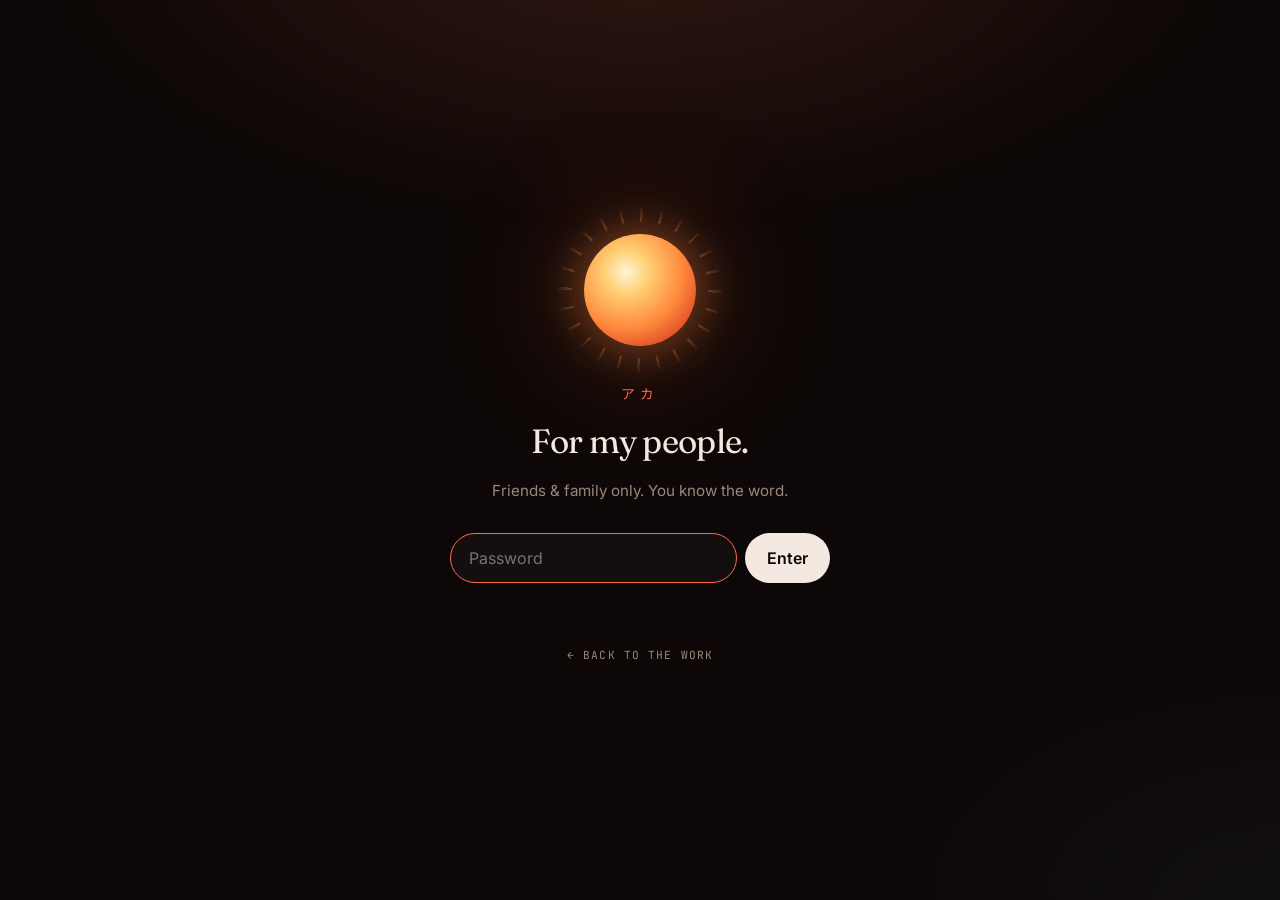
==== aka/index.html @ 2fec6353 "attridevv.com — portfolio Hand-built static work site with an encrypted private page.  Co-Authored-B" ====
<!DOCTYPE html>
<html lang="en">
<head>
<meta charset="UTF-8">
<meta name="viewport" content="width=device-width,initial-scale=1">
<meta name="robots" content="noindex,nofollow,noarchive">
<meta name="referrer" content="no-referrer">
<title>アカ</title>
<meta name="theme-color" content="#0d0807">
<link rel="icon" href="/favicon.svg" type="image/svg+xml">
<link rel="preconnect" href="https://fonts.googleapis.com">
<link rel="preconnect" href="https://fonts.gstatic.com" crossorigin>
<link href="https://fonts.googleapis.com/css2?family=Fraunces:ital,opsz,wght@0,9..144,400;0,9..144,600;1,9..144,400&family=Inter:wght@400;500;600&family=JetBrains+Mono:wght@400;500&family=Noto+Sans+JP:wght@500&display=swap" rel="stylesheet">
<style>
:root{
  --bg:#0d0807;--bg-2:#140c0a;--surface:#1a100d;--line:rgba(255,220,200,.09);--line-2:rgba(255,220,200,.16);
  --ink:#f4e9e1;--ink-2:#cdbdb2;--muted:#9a877c;
  --sun:#ff6a4d;--gold:#f4b860;--moon:#7aa7ff;
  --serif:'Fraunces',Georgia,serif;--sans:'Inter',system-ui,sans-serif;--mono:'JetBrains Mono',ui-monospace,monospace;--jp:'Noto Sans JP',sans-serif;
  color-scheme:dark;
}
*,*::before,*::after{box-sizing:border-box;margin:0;padding:0}
html{scroll-behavior:smooth;-webkit-text-size-adjust:100%}
body{background:var(--bg);color:var(--ink);font-family:var(--sans);line-height:1.65;-webkit-font-smoothing:antialiased;overflow-x:hidden}
a{color:inherit;text-decoration:none}
::selection{background:var(--sun);color:#1a0705}
:focus-visible{outline:2px solid var(--gold);outline-offset:3px;border-radius:6px}
body::before{content:"";position:fixed;inset:0;pointer-events:none;z-index:0;background:radial-gradient(80% 60% at 50% -10%,rgba(255,106,77,.16),transparent 60%),radial-gradient(60% 50% at 100% 100%,rgba(122,167,255,.05),transparent 60%)}

/* ---------- gate ---------- */
.gate{position:fixed;inset:0;z-index:10;display:grid;place-items:center;padding:24px;transition:opacity .7s,visibility .7s}
.gate.gone{opacity:0;visibility:hidden}
.gate-box{width:100%;max-width:380px;text-align:center}
.orb{width:112px;height:112px;margin:0 auto 36px;border-radius:50%;position:relative;
  background:radial-gradient(circle at 38% 34%,#fff4d6 0%,#ffcf73 22%,#ff8a3d 55%,#d8401f 85%,#8f1d0e 100%);
  box-shadow:0 0 40px 8px rgba(255,138,61,.35),0 0 120px 30px rgba(255,90,50,.18);animation:breathe 5s ease-in-out infinite}
.orb::after{content:"";position:absolute;inset:-26px;border-radius:50%;background:repeating-conic-gradient(from 0deg,rgba(255,170,90,.22) 0 2deg,transparent 2deg 15deg);mask:radial-gradient(circle,transparent 58%,#000 60%,transparent 74%);-webkit-mask:radial-gradient(circle,transparent 58%,#000 60%,transparent 74%);animation:spin 60s linear infinite}
@keyframes breathe{50%{box-shadow:0 0 54px 12px rgba(255,138,61,.45),0 0 150px 40px rgba(255,90,50,.22)}}
@keyframes spin{to{transform:rotate(360deg)}}
.gate .kana{font-family:var(--jp);letter-spacing:.4em;color:var(--sun);font-size:.85rem}
.gate h1{font-family:var(--serif);font-weight:400;font-size:2.1rem;letter-spacing:-.02em;margin:10px 0 8px}
.gate p{color:var(--muted);font-size:.95rem}
.gate form{margin-top:30px;display:flex;gap:8px}
.gate input{flex:1;min-width:0;height:50px;padding:0 18px;border-radius:999px;border:1px solid var(--line-2);background:rgba(255,255,255,.03);color:var(--ink);font:inherit;font-size:1rem;transition:border-color .2s}
.gate input:focus{outline:none;border-color:var(--sun)}
.gate button{height:50px;padding:0 22px;border-radius:999px;border:0;background:var(--ink);color:var(--bg);font:inherit;font-weight:600;cursor:pointer;transition:background .2s}
.gate button:hover{background:#fff}
.gate button:disabled{opacity:.6;cursor:wait}
.gate .msg{min-height:1.5em;margin-top:14px;font-size:.88rem;color:var(--sun)}
.gate .back{display:inline-block;margin-top:28px;font-family:var(--mono);font-size:.7rem;letter-spacing:.1em;text-transform:uppercase;color:var(--muted)}
.gate .back:hover{color:var(--ink)}
.shake{animation:shake .4s}
@keyframes shake{20%,60%{transform:translateX(-7px)}40%,80%{transform:translateX(7px)}}

/* ---------- content ---------- */
#vault{position:relative;z-index:1;max-width:1040px;margin:0 auto;padding:0 24px;opacity:0;transition:opacity .9s .2s}
#vault.on{opacity:1}
.lock{position:fixed;top:18px;right:18px;z-index:5;font-family:var(--mono);font-size:.68rem;letter-spacing:.1em;text-transform:uppercase;padding:8px 14px;border-radius:999px;border:1px solid var(--line-2);background:rgba(13,8,7,.7);backdrop-filter:blur(10px);color:var(--ink-2);cursor:pointer;display:none}
.lock:hover{color:var(--ink);border-color:var(--ink-2)}
body.open .lock{display:block}

.hero{min-height:100svh;display:flex;flex-direction:column;justify-content:center;padding:96px 0 64px}
.hero .sun{width:84px;height:84px;border-radius:50%;margin-bottom:40px;background:radial-gradient(circle at 38% 34%,#fff4d6,#ffcf73 22%,#ff8a3d 55%,#d8401f 85%,#8f1d0e);box-shadow:0 0 40px 6px rgba(255,138,61,.35)}
.kana{font-family:var(--jp);letter-spacing:.35em;color:var(--sun);font-size:.82rem}
.hero h1{font-family:var(--serif);font-weight:400;font-size:clamp(3rem,9vw,6.6rem);line-height:1;letter-spacing:-.035em;margin:16px 0 24px}
.lede{font-size:clamp(1.05rem,2vw,1.3rem);color:var(--ink-2);max-width:36rem}
.index{display:flex;flex-wrap:wrap;gap:8px;margin-top:48px}
.index a{display:inline-flex;align-items:center;gap:10px;padding:9px 16px 9px 10px;border:1px solid var(--line-2);border-radius:999px;font-size:.9rem;color:var(--ink-2);transition:border-color .2s,color .2s}
.index a:hover{border-color:var(--sun);color:var(--ink)}
.index b{display:grid;place-items:center;min-width:26px;height:26px;border-radius:50%;background:var(--surface);font-family:var(--mono);font-size:.72rem;font-weight:500;color:var(--gold)}

.block{padding:96px 0;border-top:1px solid var(--line)}
.block header{display:flex;justify-content:space-between;gap:16px;margin-bottom:40px}
.no{font-family:var(--mono);font-size:.72rem;letter-spacing:.12em;text-transform:uppercase;color:var(--gold)}
.pos{font-family:var(--mono);font-size:.72rem;letter-spacing:.12em;text-transform:uppercase;color:var(--muted)}
h2{font-family:var(--serif);font-weight:400;font-size:clamp(2rem,4.6vw,3.2rem);line-height:1.08;letter-spacing:-.025em;margin-bottom:28px}
h2 em{color:var(--sun);font-style:italic}
.grid-2{display:grid;grid-template-columns:1fr 1.2fr;gap:56px;align-items:start}
.prose p{font-size:1.12rem;color:var(--ink-2);margin-bottom:18px}
.small{font-size:.95rem!important;color:var(--muted)!important;margin-top:20px}
.label{display:inline-block;margin-right:10px;font-family:var(--mono);font-size:.68rem;letter-spacing:.12em;text-transform:uppercase;color:var(--gold)}
.muted{color:var(--ink-2);font-size:1.05rem}

.term{font-family:var(--serif);font-size:1.6rem;margin-bottom:22px}
.term span{font-family:var(--mono);font-size:.75rem;color:var(--muted);margin-left:10px;letter-spacing:.04em}
blockquote.big{font-family:var(--serif);font-size:clamp(1.5rem,3.4vw,2.35rem);line-height:1.35;letter-spacing:-.015em;color:var(--ink);max-width:52rem;padding-left:28px;border-left:2px solid var(--sun)}

.poems{display:grid;gap:12px}
.poem{border:1px solid var(--line);border-radius:16px;background:linear-gradient(180deg,var(--surface),var(--bg-2));overflow:hidden}
.poem summary{list-style:none;display:flex;justify-content:space-between;align-items:center;gap:16px;padding:24px 28px;cursor:pointer}
.poem summary::-webkit-details-marker{display:none}
.pt{font-family:var(--serif);font-size:1.5rem;letter-spacing:-.01em}
.pm{font-family:var(--serif);font-style:italic;color:var(--muted);font-size:1.1rem;transition:color .2s}
.poem[open] .pm{color:var(--sun)}
.poem summary:hover .pt{color:#fff}
.verse{white-space:pre-line;font-family:var(--serif);font-size:1.12rem;line-height:1.85;color:var(--ink-2);padding:0 28px 28px;max-width:40rem;margin-left:clamp(0px,6vw,64px)}
.sign{font-family:var(--serif);font-style:italic;color:var(--sun);padding:0 28px 28px;margin-left:clamp(0px,6vw,64px)}

.serif-q{font-family:var(--serif);font-style:italic;font-size:1.3rem;line-height:1.55;color:var(--ink);padding:28px;border-radius:16px;background:var(--surface);border:1px solid var(--line)}
.art{margin-top:64px;padding:40px;border-radius:20px;border:1px solid var(--line);background:radial-gradient(100% 120% at 0% 0%,rgba(255,106,77,.1),transparent 60%)}
.art blockquote{font-family:var(--serif);font-size:clamp(1.25rem,2.6vw,1.75rem);line-height:1.4;margin:16px 0 14px;max-width:46rem}
.art cite{font-style:normal;color:var(--muted);font-size:.92rem}

.cards-3{display:grid;grid-template-columns:repeat(3,1fr);gap:14px}
.card{padding:28px;border-radius:16px;border:1px solid var(--line);background:var(--surface)}
.card ul{list-style:none;margin-top:16px;display:grid;gap:10px}
.checks li{display:flex;align-items:center;gap:12px}
.checks li::before{content:"";flex:none;width:18px;height:18px;border-radius:5px;border:1.5px solid var(--line-2)}
.checks li.ok::before{background:var(--sun) url("data:image/svg+xml,%3Csvg xmlns='http://www.w3.org/2000/svg' viewBox='0 0 16 16'%3E%3Cpath d='M3.5 8.5l3 3 6-7' fill='none' stroke='%231a0705' stroke-width='2.2' stroke-linecap='round' stroke-linejoin='round'/%3E%3C/svg%3E") center/14px no-repeat;border-color:var(--sun)}
.checks li.todo{color:var(--muted)}
.checks li.todo::after{content:"next";margin-left:auto;font-family:var(--mono);font-size:.62rem;letter-spacing:.12em;text-transform:uppercase;color:var(--gold);border:1px solid rgba(244,184,96,.3);border-radius:999px;padding:2px 8px}
.plain li{color:var(--ink-2);padding-bottom:10px;border-bottom:1px dashed var(--line)}
.plain li:last-child{border-bottom:0;padding-bottom:0}
.pair{display:grid;grid-template-columns:1fr 1fr;gap:14px;margin-top:14px}
.pair>div{padding:28px;border-radius:16px;border:1px solid var(--line)}
.pair p{font-family:var(--serif);font-size:1.25rem;line-height:1.45;margin-top:12px}

.people{display:grid;grid-template-columns:repeat(3,1fr);gap:1px;background:var(--line);border:1px solid var(--line);border-radius:18px;overflow:hidden}
.person{background:var(--bg);padding:28px;display:flex;flex-direction:column;gap:8px;transition:background .3s}
.person:hover{background:var(--surface)}
.person b{font-family:var(--serif);font-weight:400;font-size:1.35rem;letter-spacing:-.01em}
.person span{color:var(--ink-2);font-size:.95rem}
.person i{display:block;margin-top:4px;font-style:normal;font-family:var(--mono);font-size:.68rem;letter-spacing:.1em;text-transform:uppercase;color:var(--muted)}

.outro{padding:120px 0 96px;border-top:1px solid var(--line);text-align:center}
.outro p{font-family:var(--serif);font-size:clamp(2rem,5vw,3.4rem);letter-spacing:-.025em}
.outro-links{display:flex;justify-content:center;flex-wrap:wrap;gap:12px;margin-top:32px}
.outro-links a{padding:12px 22px;border-radius:999px;border:1px solid var(--line-2);font-size:.92rem;color:var(--ink-2);transition:color .2s,border-color .2s}
.outro-links a:hover{color:var(--ink);border-color:var(--ink-2)}

@media (max-width:820px){
  .grid-2{grid-template-columns:1fr;gap:28px}
  .cards-3,.people{grid-template-columns:1fr}
  .pair{grid-template-columns:1fr}
}
@media (max-width:640px){
  #vault{padding:0 16px}
  .block{padding:72px 0}
  .block header{flex-direction:column;gap:4px;margin-bottom:28px}
  .poem summary{padding:20px}
  .verse,.sign{padding-left:20px;padding-right:20px;margin-left:0;font-size:1.05rem}
  .art{padding:26px}
  blockquote.big{padding-left:18px}
}
@media (prefers-reduced-motion:reduce){
  html{scroll-behavior:auto}
  *,*::before,*::after{animation:none!important;transition:none!important}
}
</style>
</head>
<body>
<div class="gate" id="gate">
  <div class="gate-box" id="box">
    <div class="orb" aria-hidden="true"></div>
    <p class="kana">アカ</p>
    <h1>For my people.</h1>
    <p>Friends &amp; family only. You know the word.</p>
    <form id="f" autocomplete="off">
      <label for="pw" style="position:absolute;width:1px;height:1px;overflow:hidden;clip:rect(0 0 0 0)">Password</label>
      <input id="pw" type="password" placeholder="Password" autocomplete="current-password" required autofocus>
      <button id="go" type="submit">Enter</button>
    </form>
    <p class="msg" id="msg" role="status" aria-live="polite"></p>
    <noscript><p class="msg">This page needs JavaScript to unlock.</p></noscript>
    <a class="back" href="/">← back to the work</a>
  </div>
</div>

<button class="lock" id="lock" type="button">Lock ⏻</button>
<main id="vault"></main>

<script src="/aka/vault.js"></script>
<script>
(function(){
  var KEY='aka-pass',V=window.VAULT;
  var gate=document.getElementById('gate'),box=document.getElementById('box'),f=document.getElementById('f'),
      pw=document.getElementById('pw'),go=document.getElementById('go'),msg=document.getElementById('msg'),
      vault=document.getElementById('vault');
  function ub(s){var b=atob(s),u=new Uint8Array(b.length);for(var i=0;i<b.length;i++)u[i]=b.charCodeAt(i);return u}
  async function unseal(pass){
    var enc=new TextEncoder();
    var base=await crypto.subtle.importKey('raw',enc.encode(pass.normalize('NFC')),'PBKDF2',false,['deriveKey']);
    var key=await crypto.subtle.deriveKey({name:'PBKDF2',salt:ub(V.salt),iterations:V.iter,hash:'SHA-256'},base,{name:'AES-GCM',length:256},false,['decrypt']);
    var pt=await crypto.subtle.decrypt({name:'AES-GCM',iv:ub(V.iv)},key,ub(V.ct));
    return new TextDecoder().decode(pt);
  }
  function show(html){
    vault.innerHTML=html;
    document.title='Dev — アカ';
    document.body.classList.add('open');
    gate.classList.add('gone');
    requestAnimationFrame(function(){vault.classList.add('on')});
  }
  async function attempt(pass,silent){
    if(!V||!window.crypto||!crypto.subtle){msg.textContent='This browser can’t unlock the page.';return}
    go.disabled=true;if(!silent)msg.textContent='Opening…';
    try{
      var html=await unseal(pass);
      try{sessionStorage.setItem(KEY,pass)}catch(e){}
      msg.textContent='';show(html);
    }catch(e){
      try{sessionStorage.removeItem(KEY)}catch(_){}
      if(!silent){msg.textContent='Not quite. Try again.';box.classList.remove('shake');void box.offsetWidth;box.classList.add('shake');pw.select()}
    }finally{go.disabled=false}
  }
  f.addEventListener('submit',function(e){e.preventDefault();if(pw.value)attempt(pw.value,false)});
  document.getElementById('lock').addEventListener('click',function(){
    try{sessionStorage.removeItem(KEY)}catch(e){}
    location.reload();
  });
  var saved=null;try{saved=sessionStorage.getItem(KEY)}catch(e){}
  if(saved)attempt(saved,true);
})();
</script>
</body>
</html>
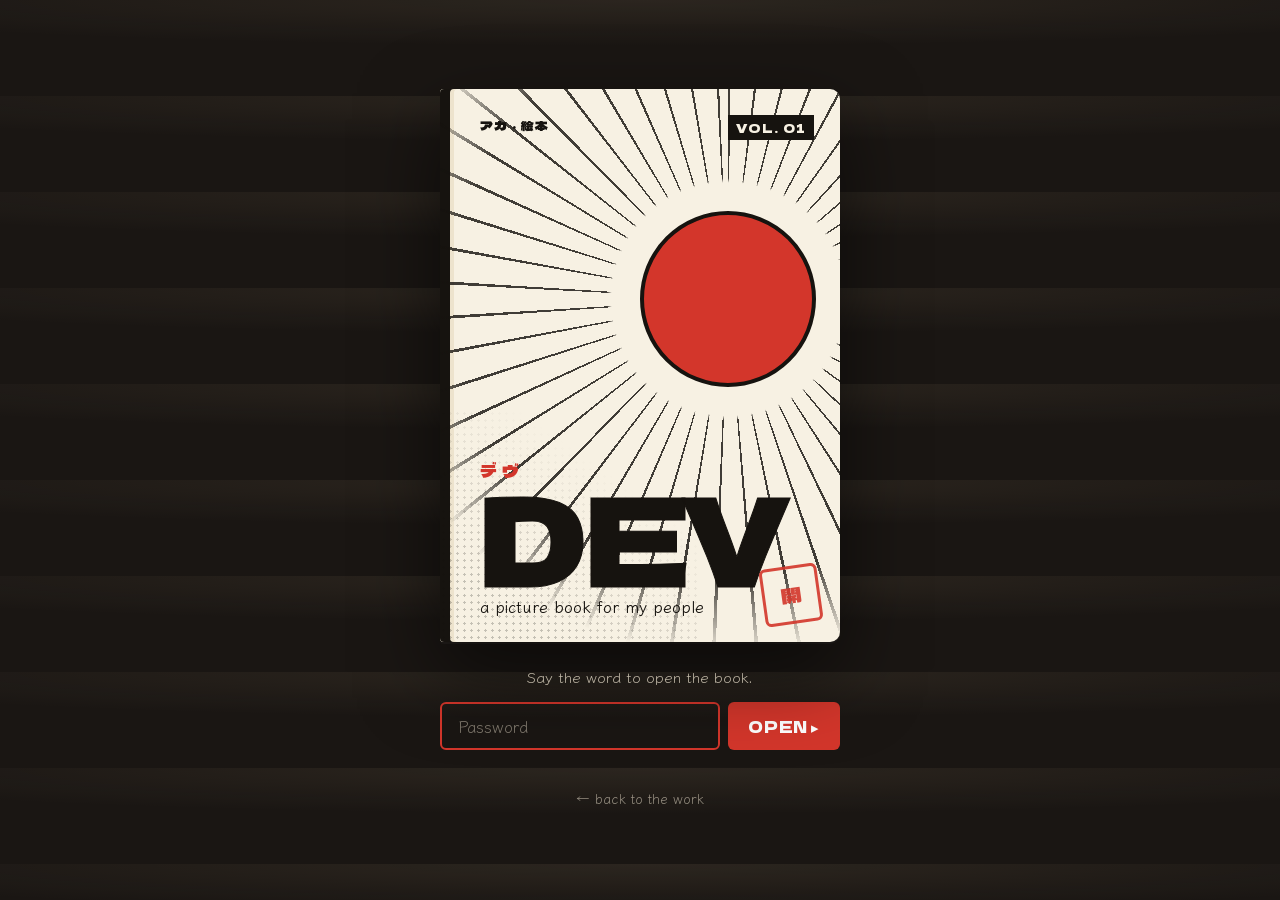
==== commit 163a2dcc: "feat: personal page reimagined as a manga picture book Cover-style unlock screen, illustrated pages:" ====
--- a/aka/index.html
+++ b/aka/index.html
@@ -5,168 +5,252 @@
 <meta name="viewport" content="width=device-width,initial-scale=1">
 <meta name="robots" content="noindex,nofollow,noarchive">
 <meta name="referrer" content="no-referrer">
-<title>アカ</title>
-<meta name="theme-color" content="#0d0807">
+<title>DEV · Vol. 01</title>
+<meta name="theme-color" content="#1a1613">
 <link rel="icon" href="/favicon.svg" type="image/svg+xml">
 <link rel="preconnect" href="https://fonts.googleapis.com">
 <link rel="preconnect" href="https://fonts.gstatic.com" crossorigin>
-<link href="https://fonts.googleapis.com/css2?family=Fraunces:ital,opsz,wght@0,9..144,400;0,9..144,600;1,9..144,400&family=Inter:wght@400;500;600&family=JetBrains+Mono:wght@400;500&family=Noto+Sans+JP:wght@500&display=swap" rel="stylesheet">
+<link href="https://fonts.googleapis.com/css2?family=Dela+Gothic+One&family=Klee+One:wght@400;600&family=Shippori+Mincho:wght@400;600&display=swap" rel="stylesheet">
 <style>
 :root{
-  --bg:#0d0807;--bg-2:#140c0a;--surface:#1a100d;--line:rgba(255,220,200,.09);--line-2:rgba(255,220,200,.16);
-  --ink:#f4e9e1;--ink-2:#cdbdb2;--muted:#9a877c;
-  --sun:#ff6a4d;--gold:#f4b860;--moon:#7aa7ff;
-  --serif:'Fraunces',Georgia,serif;--sans:'Inter',system-ui,sans-serif;--mono:'JetBrains Mono',ui-monospace,monospace;--jp:'Noto Sans JP',sans-serif;
-  color-scheme:dark;
+  --desk:#1a1613;--paper:#f7f1e3;--paper-2:#ede3cd;--ink:#16130f;--ink-2:#3b342c;--muted:#7d7163;
+  --red:#d3362b;--blue:#2f63d6;
+  --display:'Dela Gothic One',Impact,sans-serif;--hand:'Klee One',ui-rounded,system-ui,sans-serif;--serif:'Shippori Mincho',Georgia,serif;
+  --tone:radial-gradient(var(--ink) 1.05px,transparent 1.35px);
+  color-scheme:light;
 }
 *,*::before,*::after{box-sizing:border-box;margin:0;padding:0}
 html{scroll-behavior:smooth;-webkit-text-size-adjust:100%}
-body{background:var(--bg);color:var(--ink);font-family:var(--sans);line-height:1.65;-webkit-font-smoothing:antialiased;overflow-x:hidden}
-a{color:inherit;text-decoration:none}
-::selection{background:var(--sun);color:#1a0705}
-:focus-visible{outline:2px solid var(--gold);outline-offset:3px;border-radius:6px}
-body::before{content:"";position:fixed;inset:0;pointer-events:none;z-index:0;background:radial-gradient(80% 60% at 50% -10%,rgba(255,106,77,.16),transparent 60%),radial-gradient(60% 50% at 100% 100%,rgba(122,167,255,.05),transparent 60%)}
-
-/* ---------- gate ---------- */
-.gate{position:fixed;inset:0;z-index:10;display:grid;place-items:center;padding:24px;transition:opacity .7s,visibility .7s}
-.gate.gone{opacity:0;visibility:hidden}
-.gate-box{width:100%;max-width:380px;text-align:center}
-.orb{width:112px;height:112px;margin:0 auto 36px;border-radius:50%;position:relative;
-  background:radial-gradient(circle at 38% 34%,#fff4d6 0%,#ffcf73 22%,#ff8a3d 55%,#d8401f 85%,#8f1d0e 100%);
-  box-shadow:0 0 40px 8px rgba(255,138,61,.35),0 0 120px 30px rgba(255,90,50,.18);animation:breathe 5s ease-in-out infinite}
-.orb::after{content:"";position:absolute;inset:-26px;border-radius:50%;background:repeating-conic-gradient(from 0deg,rgba(255,170,90,.22) 0 2deg,transparent 2deg 15deg);mask:radial-gradient(circle,transparent 58%,#000 60%,transparent 74%);-webkit-mask:radial-gradient(circle,transparent 58%,#000 60%,transparent 74%);animation:spin 60s linear infinite}
-@keyframes breathe{50%{box-shadow:0 0 54px 12px rgba(255,138,61,.45),0 0 150px 40px rgba(255,90,50,.22)}}
-@keyframes spin{to{transform:rotate(360deg)}}
-.gate .kana{font-family:var(--jp);letter-spacing:.4em;color:var(--sun);font-size:.85rem}
-.gate h1{font-family:var(--serif);font-weight:400;font-size:2.1rem;letter-spacing:-.02em;margin:10px 0 8px}
-.gate p{color:var(--muted);font-size:.95rem}
-.gate form{margin-top:30px;display:flex;gap:8px}
-.gate input{flex:1;min-width:0;height:50px;padding:0 18px;border-radius:999px;border:1px solid var(--line-2);background:rgba(255,255,255,.03);color:var(--ink);font:inherit;font-size:1rem;transition:border-color .2s}
-.gate input:focus{outline:none;border-color:var(--sun)}
-.gate button{height:50px;padding:0 22px;border-radius:999px;border:0;background:var(--ink);color:var(--bg);font:inherit;font-weight:600;cursor:pointer;transition:background .2s}
-.gate button:hover{background:#fff}
-.gate button:disabled{opacity:.6;cursor:wait}
-.gate .msg{min-height:1.5em;margin-top:14px;font-size:.88rem;color:var(--sun)}
-.gate .back{display:inline-block;margin-top:28px;font-family:var(--mono);font-size:.7rem;letter-spacing:.1em;text-transform:uppercase;color:var(--muted)}
-.gate .back:hover{color:var(--ink)}
+body{background:var(--desk);color:var(--ink);font-family:var(--hand);line-height:1.7;-webkit-font-smoothing:antialiased;overflow-x:hidden;
+  background-image:radial-gradient(120% 80% at 50% 0%,rgba(255,220,170,.08),transparent 60%)}
+a{color:inherit}
+:focus-visible{outline:3px solid var(--red);outline-offset:3px}
+.sr{position:absolute;width:1px;height:1px;overflow:hidden;clip:rect(0 0 0 0);white-space:nowrap}
+
+/* ================= COVER (gate) ================= */
+.gate{position:fixed;inset:0;z-index:10;display:grid;place-items:center;padding:20px;perspective:1800px;transition:visibility 0s 1.1s}
+.gate.gone{visibility:hidden;pointer-events:none}
+.cover{position:relative;width:min(400px,100%);aspect-ratio:3/4.15;background:var(--paper);color:var(--ink);border-radius:4px 10px 10px 4px;
+  box-shadow:inset 10px 0 0 var(--ink),inset 14px 0 0 var(--paper-2),0 30px 80px rgba(0,0,0,.55),0 2px 0 rgba(255,255,255,.04);
+  transform-origin:left center;transition:transform 1.1s cubic-bezier(.6,0,.2,1),opacity .4s .8s;overflow:hidden;display:flex;flex-direction:column;padding:26px 26px 22px 40px}
+.gate.gone .cover{transform:rotateY(-105deg);opacity:0}
+.cover::before{content:"";position:absolute;inset:0;background:repeating-conic-gradient(from 0deg at 72% 38%,rgba(22,19,15,.9) 0 .6deg,transparent .6deg 7deg);
+  -webkit-mask:radial-gradient(circle at 72% 38%,transparent 26%,#000 27%,#000 62%,transparent 80%);mask:radial-gradient(circle at 72% 38%,transparent 26%,#000 27%,#000 62%,transparent 80%);opacity:.9}
+.cover .sun{position:absolute;left:72%;top:38%;width:44%;aspect-ratio:1;transform:translate(-50%,-50%);border-radius:50%;background:var(--red);border:4px solid var(--ink)}
+.cover .vol{position:relative;display:flex;justify-content:space-between;font-family:var(--display);font-size:.8rem;letter-spacing:.08em}
+.cover .vol span:last-child{background:var(--ink);color:var(--paper);padding:2px 8px}
+.cover .ttl{position:relative;margin-top:auto}
+.cover .kana{font-family:var(--display);font-size:1.05rem;color:var(--red);letter-spacing:.3em}
+.cover h1{font-family:var(--display);font-weight:400;font-size:clamp(5rem,26vw,7.6rem);line-height:.82;letter-spacing:-.02em;-webkit-text-stroke:1px var(--ink)}
+.cover .sub{font-family:var(--hand);font-weight:600;font-size:1rem;margin-top:8px}
+.cover .tone-corner{position:absolute;left:0;bottom:0;width:65%;height:42%;background-image:var(--tone);background-size:7px 7px;opacity:.22;
+  -webkit-mask:linear-gradient(35deg,#000 20%,transparent 70%);mask:linear-gradient(35deg,#000 20%,transparent 70%)}
+.cover .stamp{position:absolute;right:20px;bottom:18px;width:58px;height:58px;border:3px solid var(--red);color:var(--red);border-radius:6px;display:grid;place-items:center;
+  font-family:var(--display);font-size:1.3rem;line-height:1;transform:rotate(-8deg);opacity:.9}
+.gate .unlock{position:absolute;bottom:max(24px,env(safe-area-inset-bottom));left:50%;transform:translateX(-50%);width:min(400px,calc(100% - 40px));text-align:center;transition:opacity .4s}
+.gate.gone .unlock{opacity:0}
+.gate-wrap{display:flex;flex-direction:column;align-items:center;gap:22px;width:100%}
+.unlock-box{width:min(400px,100%);color:#e9dfcc;text-align:center}
+.unlock-box p{font-size:.95rem;opacity:.8}
+.unlock-box form{display:flex;gap:8px;margin-top:12px}
+.unlock-box input{flex:1;min-width:0;height:48px;padding:0 16px;border:2px solid #e9dfcc;border-radius:6px;background:transparent;color:#fff;font:inherit;font-size:1rem}
+.unlock-box input::placeholder{color:rgba(233,223,204,.5)}
+.unlock-box input:focus{outline:none;border-color:var(--red)}
+.unlock-box button{height:48px;padding:0 20px;border:0;border-radius:6px;background:var(--red);color:#fff;font-family:var(--display);font-size:.95rem;letter-spacing:.04em;cursor:pointer}
+.unlock-box button:disabled{opacity:.6;cursor:wait}
+.msg{min-height:1.4em;margin-top:10px;font-size:.9rem;color:#ff8a7a}
+.back{display:inline-block;margin-top:6px;font-size:.85rem;color:rgba(233,223,204,.6);text-decoration:none}
+.back:hover{color:#fff}
+.gate.gone .unlock-box{opacity:0;transition:opacity .3s}
 .shake{animation:shake .4s}
 @keyframes shake{20%,60%{transform:translateX(-7px)}40%,80%{transform:translateX(7px)}}
 
-/* ---------- content ---------- */
-#vault{position:relative;z-index:1;max-width:1040px;margin:0 auto;padding:0 24px;opacity:0;transition:opacity .9s .2s}
-#vault.on{opacity:1}
-.lock{position:fixed;top:18px;right:18px;z-index:5;font-family:var(--mono);font-size:.68rem;letter-spacing:.1em;text-transform:uppercase;padding:8px 14px;border-radius:999px;border:1px solid var(--line-2);background:rgba(13,8,7,.7);backdrop-filter:blur(10px);color:var(--ink-2);cursor:pointer;display:none}
-.lock:hover{color:var(--ink);border-color:var(--ink-2)}
+/* ================= BOOK ================= */
+#vault{position:relative;max-width:820px;margin:0 auto;padding:56px 20px 40px}
+.lock{position:fixed;top:14px;right:14px;z-index:5;display:none;font-family:var(--display);font-size:.72rem;letter-spacing:.06em;padding:8px 12px;border:2px solid var(--paper);border-radius:6px;background:var(--desk);color:var(--paper);cursor:pointer}
+.lock:hover{background:var(--red);border-color:var(--red)}
 body.open .lock{display:block}
 
-.hero{min-height:100svh;display:flex;flex-direction:column;justify-content:center;padding:96px 0 64px}
-.hero .sun{width:84px;height:84px;border-radius:50%;margin-bottom:40px;background:radial-gradient(circle at 38% 34%,#fff4d6,#ffcf73 22%,#ff8a3d 55%,#d8401f 85%,#8f1d0e);box-shadow:0 0 40px 6px rgba(255,138,61,.35)}
-.kana{font-family:var(--jp);letter-spacing:.35em;color:var(--sun);font-size:.82rem}
-.hero h1{font-family:var(--serif);font-weight:400;font-size:clamp(3rem,9vw,6.6rem);line-height:1;letter-spacing:-.035em;margin:16px 0 24px}
-.lede{font-size:clamp(1.05rem,2vw,1.3rem);color:var(--ink-2);max-width:36rem}
-.index{display:flex;flex-wrap:wrap;gap:8px;margin-top:48px}
-.index a{display:inline-flex;align-items:center;gap:10px;padding:9px 16px 9px 10px;border:1px solid var(--line-2);border-radius:999px;font-size:.9rem;color:var(--ink-2);transition:border-color .2s,color .2s}
-.index a:hover{border-color:var(--sun);color:var(--ink)}
-.index b{display:grid;place-items:center;min-width:26px;height:26px;border-radius:50%;background:var(--surface);font-family:var(--mono);font-size:.72rem;font-weight:500;color:var(--gold)}
-
-.block{padding:96px 0;border-top:1px solid var(--line)}
-.block header{display:flex;justify-content:space-between;gap:16px;margin-bottom:40px}
-.no{font-family:var(--mono);font-size:.72rem;letter-spacing:.12em;text-transform:uppercase;color:var(--gold)}
-.pos{font-family:var(--mono);font-size:.72rem;letter-spacing:.12em;text-transform:uppercase;color:var(--muted)}
-h2{font-family:var(--serif);font-weight:400;font-size:clamp(2rem,4.6vw,3.2rem);line-height:1.08;letter-spacing:-.025em;margin-bottom:28px}
-h2 em{color:var(--sun);font-style:italic}
-.grid-2{display:grid;grid-template-columns:1fr 1.2fr;gap:56px;align-items:start}
-.prose p{font-size:1.12rem;color:var(--ink-2);margin-bottom:18px}
-.small{font-size:.95rem!important;color:var(--muted)!important;margin-top:20px}
-.label{display:inline-block;margin-right:10px;font-family:var(--mono);font-size:.68rem;letter-spacing:.12em;text-transform:uppercase;color:var(--gold)}
-.muted{color:var(--ink-2);font-size:1.05rem}
-
-.term{font-family:var(--serif);font-size:1.6rem;margin-bottom:22px}
-.term span{font-family:var(--mono);font-size:.75rem;color:var(--muted);margin-left:10px;letter-spacing:.04em}
-blockquote.big{font-family:var(--serif);font-size:clamp(1.5rem,3.4vw,2.35rem);line-height:1.35;letter-spacing:-.015em;color:var(--ink);max-width:52rem;padding-left:28px;border-left:2px solid var(--sun)}
-
-.poems{display:grid;gap:12px}
-.poem{border:1px solid var(--line);border-radius:16px;background:linear-gradient(180deg,var(--surface),var(--bg-2));overflow:hidden}
-.poem summary{list-style:none;display:flex;justify-content:space-between;align-items:center;gap:16px;padding:24px 28px;cursor:pointer}
-.poem summary::-webkit-details-marker{display:none}
-.pt{font-family:var(--serif);font-size:1.5rem;letter-spacing:-.01em}
-.pm{font-family:var(--serif);font-style:italic;color:var(--muted);font-size:1.1rem;transition:color .2s}
-.poem[open] .pm{color:var(--sun)}
-.poem summary:hover .pt{color:#fff}
-.verse{white-space:pre-line;font-family:var(--serif);font-size:1.12rem;line-height:1.85;color:var(--ink-2);padding:0 28px 28px;max-width:40rem;margin-left:clamp(0px,6vw,64px)}
-.sign{font-family:var(--serif);font-style:italic;color:var(--sun);padding:0 28px 28px;margin-left:clamp(0px,6vw,64px)}
-
-.serif-q{font-family:var(--serif);font-style:italic;font-size:1.3rem;line-height:1.55;color:var(--ink);padding:28px;border-radius:16px;background:var(--surface);border:1px solid var(--line)}
-.art{margin-top:64px;padding:40px;border-radius:20px;border:1px solid var(--line);background:radial-gradient(100% 120% at 0% 0%,rgba(255,106,77,.1),transparent 60%)}
-.art blockquote{font-family:var(--serif);font-size:clamp(1.25rem,2.6vw,1.75rem);line-height:1.4;margin:16px 0 14px;max-width:46rem}
-.art cite{font-style:normal;color:var(--muted);font-size:.92rem}
-
-.cards-3{display:grid;grid-template-columns:repeat(3,1fr);gap:14px}
-.card{padding:28px;border-radius:16px;border:1px solid var(--line);background:var(--surface)}
-.card ul{list-style:none;margin-top:16px;display:grid;gap:10px}
-.checks li{display:flex;align-items:center;gap:12px}
-.checks li::before{content:"";flex:none;width:18px;height:18px;border-radius:5px;border:1.5px solid var(--line-2)}
-.checks li.ok::before{background:var(--sun) url("data:image/svg+xml,%3Csvg xmlns='http://www.w3.org/2000/svg' viewBox='0 0 16 16'%3E%3Cpath d='M3.5 8.5l3 3 6-7' fill='none' stroke='%231a0705' stroke-width='2.2' stroke-linecap='round' stroke-linejoin='round'/%3E%3C/svg%3E") center/14px no-repeat;border-color:var(--sun)}
-.checks li.todo{color:var(--muted)}
-.checks li.todo::after{content:"next";margin-left:auto;font-family:var(--mono);font-size:.62rem;letter-spacing:.12em;text-transform:uppercase;color:var(--gold);border:1px solid rgba(244,184,96,.3);border-radius:999px;padding:2px 8px}
-.plain li{color:var(--ink-2);padding-bottom:10px;border-bottom:1px dashed var(--line)}
-.plain li:last-child{border-bottom:0;padding-bottom:0}
-.pair{display:grid;grid-template-columns:1fr 1fr;gap:14px;margin-top:14px}
-.pair>div{padding:28px;border-radius:16px;border:1px solid var(--line)}
-.pair p{font-family:var(--serif);font-size:1.25rem;line-height:1.45;margin-top:12px}
-
-.people{display:grid;grid-template-columns:repeat(3,1fr);gap:1px;background:var(--line);border:1px solid var(--line);border-radius:18px;overflow:hidden}
-.person{background:var(--bg);padding:28px;display:flex;flex-direction:column;gap:8px;transition:background .3s}
-.person:hover{background:var(--surface)}
-.person b{font-family:var(--serif);font-weight:400;font-size:1.35rem;letter-spacing:-.01em}
-.person span{color:var(--ink-2);font-size:.95rem}
-.person i{display:block;margin-top:4px;font-style:normal;font-family:var(--mono);font-size:.68rem;letter-spacing:.1em;text-transform:uppercase;color:var(--muted)}
-
-.outro{padding:120px 0 96px;border-top:1px solid var(--line);text-align:center}
-.outro p{font-family:var(--serif);font-size:clamp(2rem,5vw,3.4rem);letter-spacing:-.025em}
-.outro-links{display:flex;justify-content:center;flex-wrap:wrap;gap:12px;margin-top:32px}
-.outro-links a{padding:12px 22px;border-radius:999px;border:1px solid var(--line-2);font-size:.92rem;color:var(--ink-2);transition:color .2s,border-color .2s}
-.outro-links a:hover{color:var(--ink);border-color:var(--ink-2)}
-
-@media (max-width:820px){
-  .grid-2{grid-template-columns:1fr;gap:28px}
-  .cards-3,.people{grid-template-columns:1fr}
-  .pair{grid-template-columns:1fr}
-}
+.page{position:relative;background:var(--paper);color:var(--ink);border-radius:3px 8px 8px 3px;padding:40px 40px 56px;margin-bottom:64px;
+  box-shadow:0 1px 0 rgba(255,255,255,.05),0 24px 60px rgba(0,0,0,.45),inset 0 0 80px rgba(120,90,40,.10);
+  opacity:0;transform:translateY(30px) rotate(var(--tilt,0deg));transition:opacity .8s,transform .8s cubic-bezier(.2,.7,.2,1)}
+.page.in{opacity:1;transform:rotate(var(--tilt,0deg))}
+.page:nth-child(odd){--tilt:-.35deg}.page:nth-child(even){--tilt:.3deg}
+.page::after{content:attr(data-n);position:absolute;bottom:18px;right:24px;font-family:var(--display);font-size:.85rem;color:var(--muted)}
+.page::before{content:"";position:absolute;inset:0;border-radius:inherit;pointer-events:none;opacity:.35;mix-blend-mode:multiply;
+  background-image:url("data:image/svg+xml,%3Csvg xmlns='http://www.w3.org/2000/svg' width='160' height='160'%3E%3Cfilter id='n'%3E%3CfeTurbulence type='fractalNoise' baseFrequency='.9' numOctaves='2' stitchTiles='stitch'/%3E%3CfeColorMatrix values='0 0 0 0 .45 0 0 0 0 .38 0 0 0 0 .28 0 0 0 .18 0'/%3E%3C/filter%3E%3Crect width='100%25' height='100%25' filter='url(%23n)'/%3E%3C/svg%3E")}
+
+.chapter{display:flex;align-items:baseline;gap:12px;margin-bottom:22px}
+.chapter b{font-family:var(--display);font-weight:400;font-size:.8rem;background:var(--ink);color:var(--paper);padding:3px 9px;letter-spacing:.06em}
+.chapter span{font-family:var(--display);font-size:.8rem;color:var(--red);letter-spacing:.25em}
+
+.panels{display:grid;gap:12px}
+.panel{position:relative;border:3.5px solid var(--ink);background:var(--paper);overflow:hidden;min-height:120px}
+.panel svg{display:block;width:100%;height:auto}
+.tone{background-image:var(--tone);background-size:6px 6px}
+.tone-light{background-image:radial-gradient(rgba(22,19,15,.55) .9px,transparent 1.2px);background-size:6px 6px}
+.speed::before{content:"";position:absolute;inset:-20%;background:repeating-conic-gradient(from 0deg at 50% 50%,var(--ink) 0 .55deg,transparent .55deg 6deg);
+  -webkit-mask:radial-gradient(circle,transparent 24%,#000 46%);mask:radial-gradient(circle,transparent 24%,#000 46%);opacity:.85}
+.speed-h::before{content:"";position:absolute;inset:0;background:repeating-linear-gradient(0deg,transparent 0 7px,rgba(22,19,15,.85) 7px 8.4px,transparent 8.4px 15px);
+  -webkit-mask:linear-gradient(90deg,#000,transparent 70%);mask:linear-gradient(90deg,#000,transparent 70%)}
+
+.narr{position:relative;display:inline-block;background:var(--paper);border:2.5px solid var(--ink);padding:12px 16px;font-size:1.12rem;line-height:1.6;font-weight:600;box-shadow:4px 4px 0 var(--ink)}
+.story{font-size:clamp(1.2rem,2.6vw,1.45rem);line-height:1.65;font-weight:600;margin:26px 4px 0}
+.story em{font-style:normal;color:var(--red)}
+.bubble{position:relative;background:#fff;border:3px solid var(--ink);border-radius:50% / 42%;padding:30px 34px;text-align:center;font-weight:600;font-size:1.08rem;line-height:1.55}
+.bubble::after{content:"";position:absolute;bottom:-15px;left:var(--tail,30%);width:26px;height:26px;background:#fff;border-right:3px solid var(--ink);border-bottom:3px solid var(--ink);transform:skewX(-28deg) rotate(28deg);clip-path:polygon(100% 0,100% 100%,0 100%)}
+.sfx{position:absolute;font-family:var(--display);color:#fff;-webkit-text-stroke:2px var(--ink);paint-order:stroke fill;line-height:1;letter-spacing:-.02em;transform:rotate(var(--r,-10deg));pointer-events:none;text-shadow:3px 3px 0 var(--ink)}
+.sfx.red{color:var(--red)}
+
+/* cover page (first page) */
+.p-open .hero{aspect-ratio:16/10}
+.p-open .hero .sun{position:absolute;left:50%;top:56%;width:38%;aspect-ratio:1;transform:translate(-50%,-50%);border-radius:50%;background:var(--red);border:4px solid var(--ink);z-index:1}
+.p-open .hero .ground{position:absolute;left:0;right:0;bottom:0;height:30%;background:var(--paper);border-top:3.5px solid var(--ink);z-index:2}
+.p-open .hero .ground::before{content:"";position:absolute;inset:0;background-image:var(--tone);background-size:6px 6px;opacity:.35}
+.p-open .hero .sfx{right:6%;top:8%;font-size:clamp(2.4rem,8vw,4.4rem);z-index:3}
+.p-open h2{font-family:var(--display);font-weight:400;font-size:clamp(2.6rem,8vw,4.2rem);line-height:1;margin-top:28px;letter-spacing:-.01em}
+
+/* likes grid */
+.likes{grid-template-columns:repeat(3,1fr)}
+.like{display:flex;flex-direction:column;align-items:center;justify-content:center;gap:8px;padding:18px 8px;text-align:center;min-height:132px}
+.like svg{width:52px;height:52px}
+.like span{font-weight:600;font-size:.98rem;line-height:1.2;background:var(--paper);padding:2px 8px}
+.like:nth-child(5) span{background:var(--ink)}
+.like:nth-child(3n+2){background-image:radial-gradient(rgba(22,19,15,.4) .9px,transparent 1.2px);background-size:6px 6px}
+.like:nth-child(5){background:var(--ink);color:var(--paper)}
+.like:nth-child(5) svg{filter:invert(1)}
+
+/* attrism */
+.p-attrism .big-panel{padding:44px 34px 40px;background:var(--paper)}
+.p-attrism .big-panel::before{content:"";position:absolute;inset:0;background:repeating-conic-gradient(from 0deg at 50% 50%,var(--ink) 0 .45deg,transparent .45deg 5deg);
+  -webkit-mask:radial-gradient(ellipse 60% 55% at 50% 50%,transparent 58%,#000 90%);mask:radial-gradient(ellipse 60% 55% at 50% 50%,transparent 58%,#000 90%);opacity:.75}
+.term{position:relative;text-align:center;font-family:var(--display);font-size:clamp(2.4rem,7vw,3.8rem);line-height:1;letter-spacing:-.01em}
+.term small{display:block;font-family:var(--hand);font-size:.95rem;font-weight:600;color:var(--muted);letter-spacing:.02em;margin-top:8px}
+.p-attrism .bubble{margin:28px auto 10px;max-width:600px;padding:38px 64px 40px;font-size:clamp(1.05rem,2.3vw,1.22rem)}
+
+/* achievements */
+.wins{grid-template-columns:1.3fr 1fr}
+.win{display:flex;flex-direction:column;justify-content:flex-end;padding:20px;min-height:190px;container-type:inline-size}
+.win:first-child{grid-row:span 2;min-height:390px}
+.win .num{position:relative;white-space:nowrap;font-family:var(--display);font-size:clamp(2.4rem,21cqi,5.6rem);line-height:.9;letter-spacing:-.03em;z-index:1}
+.win .num small{font-size:.35em;letter-spacing:0}
+.win .what{position:relative;z-index:1;margin-top:10px;align-self:flex-start}
+.win .sfx{top:14px;right:14px;font-size:clamp(1.4rem,11cqi,2.4rem);z-index:2}
+.win .check{position:absolute;top:16px;left:16px;width:40px;height:40px;border:3px solid var(--red);border-radius:50%;display:grid;place-items:center;color:var(--red);font-family:var(--display);transform:rotate(-10deg);z-index:1;background:var(--paper)}
+
+/* poems */
+.poem-art{aspect-ratio:16/8}
+.poem-title{font-family:var(--display);font-weight:400;font-size:clamp(2rem,6vw,3.2rem);line-height:1.05;margin-top:24px}
+.poem-title small{display:block;font-family:var(--hand);font-size:.95rem;color:var(--muted);font-weight:600;margin-top:6px}
+.verse{white-space:pre-line;font-family:var(--serif);font-size:clamp(1.02rem,2.2vw,1.14rem);line-height:1.95;color:var(--ink-2);margin-top:24px;padding-left:22px;border-left:3px solid var(--ink)}
+.sign{font-family:var(--hand);font-weight:600;color:var(--red);margin-top:14px;padding-left:25px;font-size:1.1rem}
+.p-blue .verse{border-left-color:var(--blue)}
+.waiting{border:3px dashed var(--muted);padding:28px;margin-top:24px;text-align:center;color:var(--muted);font-weight:600}
+
+/* quotes */
+.quotes{display:grid;gap:30px}
+.quote{display:grid;grid-template-columns:96px 1fr;gap:18px;align-items:end}
+.quote:nth-child(even){grid-template-columns:1fr 96px}
+.quote:nth-child(even) .who{order:2}
+.quote:nth-child(even) .bubble{--tail:72%}
+.who{text-align:center}
+.who .face{width:96px;height:96px;border:3.5px solid var(--ink);border-radius:50%;display:grid;place-items:center;background-image:var(--tone);background-size:5px 5px;background-color:var(--paper);overflow:hidden}
+.who .face svg{width:70%;height:70%}
+.who b{display:block;font-family:var(--display);font-weight:400;font-size:.78rem;margin-top:8px;line-height:1.2}
+.who span{display:block;font-size:.78rem;color:var(--muted);line-height:1.3}
+.quote .bubble{text-align:left;border-radius:28px;padding:22px 24px;font-family:var(--serif);font-weight:600;font-size:clamp(1rem,2.2vw,1.12rem)}
+.quote .bubble::after{bottom:-15px}
+
+/* people */
+.people{grid-template-columns:repeat(2,1fr)}
+.person{display:grid;grid-template-columns:76px 1fr;gap:16px;align-items:center;padding:18px}
+.person .init{width:76px;height:76px;border:3px solid var(--ink);border-radius:50%;display:grid;place-items:center;font-family:var(--display);font-size:1.8rem;background:var(--paper);position:relative;overflow:hidden}
+.person .init::before{content:"";position:absolute;inset:0;background-image:var(--tone);background-size:5px 5px;opacity:.28}
+.person .init i{position:relative;font-style:normal}
+.person b{font-family:var(--display);font-weight:400;font-size:1.1rem;line-height:1.15;display:block}
+.person span{font-size:.98rem;color:var(--ink-2);line-height:1.45;display:block;margin-top:4px}
+.person.wide{grid-column:span 2}
+.person:nth-child(1) .init{background:var(--red);color:var(--paper)}
+
+/* end */
+.p-end{text-align:center;padding-top:64px;padding-bottom:72px}
+.owari{font-family:var(--display);font-size:clamp(3rem,10vw,5rem);line-height:1}
+.owari small{display:block;font-family:var(--hand);font-size:1.05rem;font-weight:600;color:var(--muted);margin-top:10px}
+.p-end .story{margin-top:22px}
+.end-links{display:flex;justify-content:center;flex-wrap:wrap;gap:12px;margin-top:34px}
+.end-links a{font-family:var(--display);font-size:.85rem;text-decoration:none;padding:11px 18px;border:3px solid var(--ink);box-shadow:4px 4px 0 var(--ink);background:var(--paper);transition:transform .15s,box-shadow .15s}
+.end-links a:hover{transform:translate(-2px,-2px);box-shadow:6px 6px 0 var(--ink)}
+.end-links a:first-child{background:var(--red);color:var(--paper)}
+
 @media (max-width:640px){
-  #vault{padding:0 16px}
-  .block{padding:72px 0}
-  .block header{flex-direction:column;gap:4px;margin-bottom:28px}
-  .poem summary{padding:20px}
-  .verse,.sign{padding-left:20px;padding-right:20px;margin-left:0;font-size:1.05rem}
-  .art{padding:26px}
-  blockquote.big{padding-left:18px}
+  #vault{padding:48px 12px 24px}
+  .page{padding:26px 18px 50px;margin-bottom:40px}
+  .likes{grid-template-columns:repeat(2,1fr)}
+  .like:nth-child(5){background:var(--paper);color:var(--ink)}
+  .like:nth-child(5) svg{filter:none}
+  .like:nth-child(4n+1),.like:nth-child(4n){background-image:radial-gradient(rgba(22,19,15,.4) .9px,transparent 1.2px);background-size:6px 6px}
+  .like:nth-child(3n+2){background-image:none}
+  .wins{grid-template-columns:1fr}
+  .win:first-child{grid-row:auto;min-height:240px}
+  .quote,.quote:nth-child(even){grid-template-columns:64px 1fr}
+  .quote:nth-child(even) .who{order:0}
+  .quote:nth-child(even) .bubble{--tail:30%}
+  .who .face{width:64px;height:64px}
+  .people{grid-template-columns:1fr}
+  .person.wide{grid-column:auto}
+  .person{grid-template-columns:60px 1fr;padding:14px}
+  .person .init{width:60px;height:60px;font-size:1.4rem}
+  .verse{padding-left:14px}
+  .p-attrism .big-panel{padding:32px 16px 30px}
+  .bubble{padding:22px 20px}
+  .p-attrism .bubble{border-radius:32px;padding:24px 20px}
+  .like:last-child{grid-column:span 2}
+  .like:nth-child(5) span{background:var(--paper)}
+  .quote,.quote:nth-child(even){grid-template-columns:1fr;gap:20px}
+  .who{display:grid;grid-template-columns:64px 1fr;column-gap:12px;align-items:end;text-align:left}
+  .who .face{grid-row:span 2}
+  .who b{margin-top:0;align-self:end}
+  .who span{align-self:start}
+  .quote .bubble::before{content:"";position:absolute;top:-19px;left:24px;border-left:11px solid transparent;border-right:11px solid transparent;border-bottom:19px solid var(--ink)}
+  .quote .bubble::after,.quote:nth-child(even) .bubble::after{top:-12px;bottom:auto;left:28px;width:0;height:0;background:none;border:0;border-left:7px solid transparent;border-right:7px solid transparent;border-bottom:15px solid #fff;transform:none;clip-path:none}
+  .lock{top:auto;bottom:14px;right:14px}
 }
 @media (prefers-reduced-motion:reduce){
   html{scroll-behavior:auto}
   *,*::before,*::after{animation:none!important;transition:none!important}
+  .page{opacity:1;transform:none}
 }
 </style>
 </head>
 <body>
 <div class="gate" id="gate">
-  <div class="gate-box" id="box">
-    <div class="orb" aria-hidden="true"></div>
-    <p class="kana">アカ</p>
-    <h1>For my people.</h1>
-    <p>Friends &amp; family only. You know the word.</p>
-    <form id="f" autocomplete="off">
-      <label for="pw" style="position:absolute;width:1px;height:1px;overflow:hidden;clip:rect(0 0 0 0)">Password</label>
-      <input id="pw" type="password" placeholder="Password" autocomplete="current-password" required autofocus>
-      <button id="go" type="submit">Enter</button>
-    </form>
-    <p class="msg" id="msg" role="status" aria-live="polite"></p>
-    <noscript><p class="msg">This page needs JavaScript to unlock.</p></noscript>
-    <a class="back" href="/">← back to the work</a>
+  <div class="gate-wrap">
+    <div class="cover" id="cover" aria-hidden="true">
+      <div class="vol"><span>アカ · 絵本</span><span>VOL. 01</span></div>
+      <div class="sun"></div>
+      <div class="tone-corner"></div>
+      <div class="ttl">
+        <div class="kana">デヴ</div>
+        <h1>DEV</h1>
+        <div class="sub">a picture book for my people</div>
+      </div>
+      <div class="stamp">開</div>
+    </div>
+    <div class="unlock-box" id="box">
+      <p>Say the word to open the book.</p>
+      <form id="f" autocomplete="off">
+        <label for="pw" class="sr">Password</label>
+        <input id="pw" type="password" placeholder="Password" autocomplete="current-password" required autofocus>
+        <button id="go" type="submit">OPEN ▸</button>
+      </form>
+      <p class="msg" id="msg" role="status" aria-live="polite"></p>
+      <noscript><p class="msg">This book needs JavaScript to open.</p></noscript>
+      <a class="back" href="/">← back to the work</a>
+    </div>
   </div>
 </div>
 
-<button class="lock" id="lock" type="button">Lock ⏻</button>
+<button class="lock" id="lock" type="button">CLOSE BOOK</button>
 <main id="vault"></main>
 
 <script src="/aka/vault.js"></script>
@@ -176,6 +260,7 @@
   var gate=document.getElementById('gate'),box=document.getElementById('box'),f=document.getElementById('f'),
       pw=document.getElementById('pw'),go=document.getElementById('go'),msg=document.getElementById('msg'),
       vault=document.getElementById('vault');
+  var reduce=window.matchMedia('(prefers-reduced-motion: reduce)').matches;
   function ub(s){var b=atob(s),u=new Uint8Array(b.length);for(var i=0;i<b.length;i++)u[i]=b.charCodeAt(i);return u}
   async function unseal(pass){
     var enc=new TextEncoder();
@@ -184,20 +269,26 @@
     var pt=await crypto.subtle.decrypt({name:'AES-GCM',iv:ub(V.iv)},key,ub(V.ct));
     return new TextDecoder().decode(pt);
   }
-  function show(html){
+  function reveal(){
+    var pages=vault.querySelectorAll('.page');
+    if(reduce||!('IntersectionObserver' in window)){pages.forEach(function(p){p.classList.add('in')});return}
+    var io=new IntersectionObserver(function(es){es.forEach(function(e){if(e.isIntersecting){e.target.classList.add('in');io.unobserve(e.target)}})},{threshold:.06});
+    pages.forEach(function(p){io.observe(p)});
+  }
+  function show(html,instant){
     vault.innerHTML=html;
-    document.title='Dev — アカ';
+    document.title='DEV · Vol. 01';
     document.body.classList.add('open');
     gate.classList.add('gone');
-    requestAnimationFrame(function(){vault.classList.add('on')});
+    setTimeout(reveal,instant||reduce?0:700);
   }
   async function attempt(pass,silent){
-    if(!V||!window.crypto||!crypto.subtle){msg.textContent='This browser can’t unlock the page.';return}
+    if(!V||!window.crypto||!crypto.subtle){msg.textContent='This browser can’t open the book.';return}
     go.disabled=true;if(!silent)msg.textContent='Opening…';
     try{
       var html=await unseal(pass);
       try{sessionStorage.setItem(KEY,pass)}catch(e){}
-      msg.textContent='';show(html);
+      msg.textContent='';show(html,silent);
     }catch(e){
       try{sessionStorage.removeItem(KEY)}catch(_){}
       if(!silent){msg.textContent='Not quite. Try again.';box.classList.remove('shake');void box.offsetWidth;box.classList.add('shake');pw.select()}
